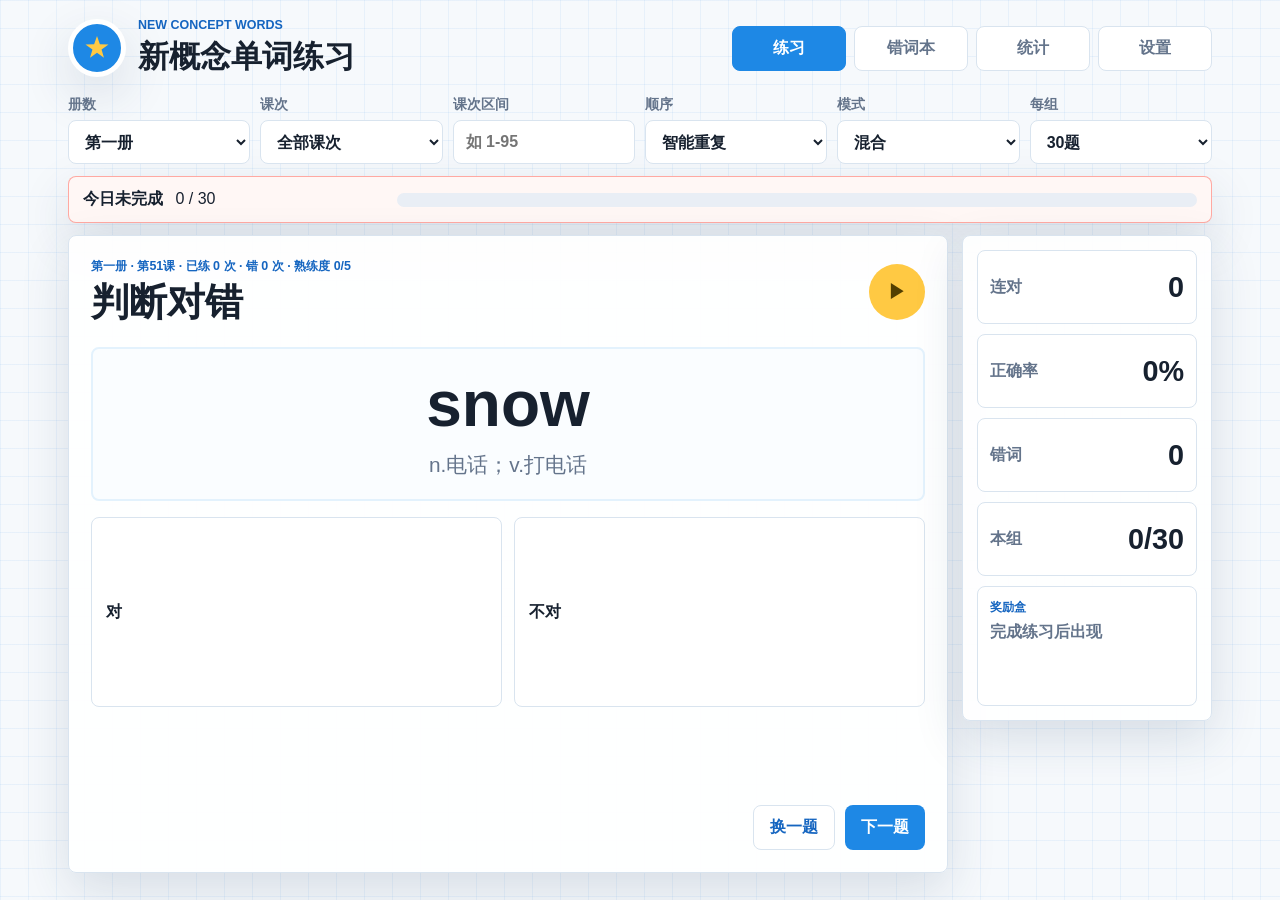
==== index.html @ ea8fe178 "Add files via upload publish word practice app" ====
<!doctype html>
<html lang="zh-CN">
  <head>
    <meta charset="utf-8">
    <meta name="viewport" content="width=device-width, initial-scale=1, viewport-fit=cover">
    <meta name="theme-color" content="#1e88e5">
    <title>新概念单词练习</title>
    <link rel="manifest" href="manifest.json">
    <link rel="stylesheet" href="styles.css">
  </head>
  <body>
    <div class="app-shell">
      <header class="topbar">
        <div class="brand">
          <div class="brand-mark" aria-hidden="true">
            <span></span>
          </div>
          <div>
            <p class="eyebrow">New Concept Words</p>
            <h1>新概念单词练习</h1>
          </div>
        </div>
        <nav class="tabs" aria-label="主导航">
          <button class="tab active" data-view="practice">练习</button>
          <button class="tab" data-view="wrong">错词本</button>
          <button class="tab" data-view="stats">统计</button>
          <button class="tab" data-view="settings">设置</button>
        </nav>
      </header>

      <main>
        <section class="view active" id="practiceView">
          <div class="toolbar">
            <label>
              <span>册数</span>
              <select id="bookSelect"></select>
            </label>
            <label>
              <span>课次</span>
              <select id="lessonSelect"></select>
            </label>
            <label>
              <span>课次区间</span>
              <input id="lessonRangeInput" type="text" inputmode="numeric" placeholder="如 1-95">
            </label>
            <label>
              <span>顺序</span>
              <select id="orderSelect">
                <option value="smart">智能重复</option>
                <option value="random">乱序</option>
                <option value="sequential">顺序</option>
              </select>
            </label>
            <label>
              <span>模式</span>
              <select id="modeSelect">
                <option value="mixed">混合</option>
                <option value="enToCn">英文选中文</option>
                <option value="cnToEn">中文选英文</option>
                <option value="spell">单词填空</option>
                <option value="initials">首字母填空</option>
                <option value="listen">听音选义</option>
                <option value="judge">判断对错</option>
              </select>
            </label>
            <label>
              <span>每组</span>
              <select id="groupSizeSelect">
                <option value="10">10题</option>
                <option value="20">20题</option>
                <option value="30">30题</option>
                <option value="50">50题</option>
                <option value="100">100题</option>
              </select>
            </label>
          </div>

          <div class="daily-strip" id="dailyStrip">
            <div>
              <strong id="dailyTitle">今日进度</strong>
              <span id="dailyText">0 / 30</span>
            </div>
            <div class="meter" aria-hidden="true">
              <i id="dailyBar"></i>
            </div>
          </div>

          <div class="practice-grid">
            <section class="question-panel">
              <div class="question-head">
                <div>
                  <p class="eyebrow" id="questionMeta">准备开始</p>
                  <h2 id="questionTitle">选择范围后开始练习</h2>
                </div>
                <button class="icon-button" id="speakButton" title="朗读单词" aria-label="朗读单词">▶</button>
              </div>

              <div class="prompt-box" id="promptBox"></div>
              <div class="answer-area" id="answerArea"></div>
              <div class="feedback" id="feedback" aria-live="polite"></div>

              <div class="actions">
                <button class="secondary" id="skipButton">换一题</button>
                <button class="primary" id="nextButton">开始</button>
              </div>
            </section>

            <aside class="side-panel">
              <div class="stat-tile">
                <span>连对</span>
                <strong id="streakCount">0</strong>
              </div>
              <div class="stat-tile">
                <span>正确率</span>
                <strong id="accuracyNow">0%</strong>
              </div>
              <div class="stat-tile">
                <span>错词</span>
                <strong id="wrongCount">0</strong>
              </div>
              <div class="stat-tile">
                <span>本组</span>
                <strong id="groupCount">0/30</strong>
              </div>
              <div class="reward-box">
                <p class="eyebrow">奖励盒</p>
                <div id="rewardBox">完成练习后出现</div>
              </div>
            </aside>
          </div>
        </section>

        <section class="view" id="wrongView">
          <div class="section-head">
            <div>
              <p class="eyebrow">Review</p>
              <h2>错词本</h2>
            </div>
            <button class="primary" id="practiceWrongButton">练错词</button>
          </div>
          <div class="word-list" id="wrongList"></div>
        </section>

        <section class="view" id="statsView">
          <div class="section-head">
            <div>
              <p class="eyebrow">Progress</p>
              <h2>学习统计</h2>
            </div>
          </div>
          <div class="stats-grid" id="statsGrid"></div>
          <div class="book-progress" id="bookProgress"></div>
        </section>

        <section class="view" id="settingsView">
          <div class="section-head">
            <div>
              <p class="eyebrow">Settings</p>
              <h2>练习设置</h2>
            </div>
          </div>
          <div class="settings-grid">
            <label class="setting-line">
              <span>每日至少刷题</span>
              <input id="dailyGoalInput" type="number" min="5" max="300" step="5">
            </label>
            <label class="setting-line">
              <span>答题后自动朗读</span>
              <input id="autoSpeakInput" type="checkbox">
            </label>
            <label class="setting-line">
              <span>只显示第一册</span>
              <input id="bookOneOnlyInput" type="checkbox">
            </label>
          </div>
          <div class="data-actions">
            <button class="secondary" id="exportButton">导出记录</button>
            <label class="import-button">
              导入记录
              <input id="importInput" type="file" accept="application/json">
            </label>
            <button class="danger" id="resetButton">清空记录</button>
          </div>
        </section>
      </main>
    </div>

    <script src="data/vocabulary.js"></script>
    <script src="app.js"></script>
  </body>
</html>
---- styles.css ----
:root {
  color-scheme: light;
  --blue-700: #1565c0;
  --blue-600: #1e88e5;
  --blue-100: #e3f2fd;
  --ink: #17212f;
  --muted: #64748b;
  --line: #d9e4ef;
  --paper: #ffffff;
  --soft: #f6f9fc;
  --yellow: #ffc943;
  --coral: #ff6b5f;
  --green: #2fbf71;
  --shadow: 0 18px 50px rgba(31, 60, 92, 0.14);
}

* {
  box-sizing: border-box;
}

html,
body {
  min-height: 100%;
}

body {
  margin: 0;
  background:
    linear-gradient(90deg, rgba(30, 136, 229, 0.07) 1px, transparent 1px),
    linear-gradient(180deg, rgba(30, 136, 229, 0.07) 1px, transparent 1px),
    var(--soft);
  background-size: 28px 28px;
  color: var(--ink);
  font-family: "Microsoft YaHei", "PingFang SC", "Segoe UI", Arial, sans-serif;
}

button,
select,
input {
  font: inherit;
}

button,
select,
input[type="number"],
input[type="text"] {
  min-height: 44px;
}

button {
  border: 0;
  cursor: pointer;
  touch-action: manipulation;
}

.app-shell {
  width: min(1180px, 100%);
  min-height: 100vh;
  margin: 0 auto;
  padding: 18px;
}

.topbar {
  display: flex;
  align-items: center;
  justify-content: space-between;
  gap: 18px;
  margin-bottom: 18px;
}

.brand {
  display: flex;
  align-items: center;
  gap: 12px;
  min-width: 260px;
}

.brand-mark {
  display: grid;
  place-items: center;
  width: 58px;
  height: 58px;
  border-radius: 50%;
  background: var(--blue-600);
  border: 5px solid var(--paper);
  box-shadow: var(--shadow);
}

.brand-mark span {
  width: 24px;
  height: 24px;
  background: var(--yellow);
  clip-path: polygon(50% 0, 62% 34%, 98% 35%, 69% 56%, 79% 91%, 50% 70%, 21% 91%, 31% 56%, 2% 35%, 38% 34%);
}

.eyebrow {
  margin: 0 0 4px;
  color: var(--blue-700);
  font-size: 0.78rem;
  font-weight: 800;
  letter-spacing: 0;
  text-transform: uppercase;
}

h1,
h2,
h3,
p {
  margin-top: 0;
}

h1 {
  margin-bottom: 0;
  font-size: clamp(1.45rem, 2.4vw, 2.2rem);
}

h2 {
  margin-bottom: 0;
  font-size: clamp(1.45rem, 3vw, 2.4rem);
  line-height: 1.2;
}

.tabs {
  display: grid;
  grid-template-columns: repeat(4, minmax(78px, 1fr));
  gap: 8px;
  width: min(480px, 100%);
}

.tab,
.secondary,
.primary,
.danger,
.import-button {
  border-radius: 8px;
  padding: 11px 16px;
  font-weight: 800;
}

.tab {
  background: var(--paper);
  color: var(--muted);
  border: 1px solid var(--line);
}

.tab.active {
  background: var(--blue-600);
  color: white;
  border-color: var(--blue-600);
}

.view {
  display: none;
}

.view.active {
  display: block;
}

.toolbar {
  display: grid;
  grid-template-columns: repeat(auto-fit, minmax(145px, 1fr));
  gap: 10px;
  margin-bottom: 12px;
}

label {
  color: var(--muted);
  font-weight: 800;
}

label span {
  display: block;
  margin-bottom: 6px;
  font-size: 0.85rem;
}

select,
input[type="number"],
input[type="text"] {
  width: 100%;
  border: 1px solid var(--line);
  border-radius: 8px;
  background: var(--paper);
  color: var(--ink);
  padding: 0 12px;
  outline: none;
}

select:focus,
input:focus {
  border-color: var(--blue-600);
  box-shadow: 0 0 0 3px rgba(30, 136, 229, 0.18);
}

.daily-strip,
.question-panel,
.side-panel,
.section-head,
.settings-grid,
.data-actions {
  border: 1px solid var(--line);
  border-radius: 8px;
  background: rgba(255, 255, 255, 0.94);
  box-shadow: var(--shadow);
}

.daily-strip {
  display: grid;
  grid-template-columns: minmax(180px, 300px) 1fr;
  gap: 14px;
  align-items: center;
  padding: 12px 14px;
  margin-bottom: 12px;
}

.daily-strip strong {
  margin-right: 8px;
}

.daily-strip.unfinished {
  border-color: rgba(255, 107, 95, 0.55);
  background: #fff7f5;
}

.meter {
  height: 14px;
  overflow: hidden;
  border-radius: 999px;
  background: #e9eef5;
}

.meter i {
  display: block;
  width: 0%;
  height: 100%;
  border-radius: inherit;
  background: linear-gradient(90deg, var(--blue-600), var(--green));
  transition: width 180ms ease;
}

.practice-grid {
  display: grid;
  grid-template-columns: minmax(0, 1fr) 250px;
  gap: 14px;
  align-items: start;
}

.question-panel {
  min-height: 520px;
  padding: 22px;
}

.question-head,
.section-head {
  display: flex;
  align-items: center;
  justify-content: space-between;
  gap: 14px;
}

.icon-button {
  display: grid;
  place-items: center;
  width: 56px;
  height: 56px;
  border-radius: 50%;
  background: var(--yellow);
  color: #533f00;
  font-size: 1.15rem;
  font-weight: 900;
}

.icon-button.speaking {
  background: var(--coral);
  color: white;
  box-shadow: 0 0 0 6px rgba(255, 107, 95, 0.18);
}

.audio-bars {
  display: inline-grid;
  grid-template-columns: repeat(3, 4px);
  gap: 4px;
  align-items: end;
  height: 24px;
}

.audio-bars i {
  display: block;
  width: 4px;
  height: 10px;
  border-radius: 999px;
  background: currentColor;
  animation: speakBars 650ms ease-in-out infinite;
}

.audio-bars i:nth-child(2) {
  animation-delay: 120ms;
}

.audio-bars i:nth-child(3) {
  animation-delay: 240ms;
}

@keyframes speakBars {
  0%,
  100% {
    height: 8px;
  }

  50% {
    height: 24px;
  }
}

.prompt-box {
  display: grid;
  place-items: center;
  min-height: 154px;
  margin: 22px 0 16px;
  padding: 20px;
  border: 2px solid var(--blue-100);
  border-radius: 8px;
  background: #fafdff;
  text-align: center;
}

.prompt-main {
  display: block;
  overflow-wrap: anywhere;
  font-size: clamp(2rem, 5vw, 4rem);
  font-weight: 900;
  line-height: 1.12;
}

.prompt-sub {
  display: block;
  margin-top: 10px;
  color: var(--muted);
  font-size: clamp(1rem, 2vw, 1.3rem);
  line-height: 1.35;
}

.answer-area {
  display: grid;
  gap: 10px;
  min-height: 190px;
}

.choice-grid {
  display: grid;
  grid-template-columns: repeat(2, minmax(0, 1fr));
  gap: 10px;
}

.choice {
  min-height: 74px;
  border: 1px solid var(--line);
  border-radius: 8px;
  background: var(--paper);
  color: var(--ink);
  padding: 12px 14px;
  text-align: left;
  font-weight: 850;
  line-height: 1.35;
  overflow-wrap: anywhere;
}

.choice:hover,
.choice:focus {
  border-color: var(--blue-600);
  box-shadow: 0 0 0 3px rgba(30, 136, 229, 0.14);
}

.choice.correct {
  border-color: var(--green);
  background: #edfff5;
}

.choice.wrong {
  border-color: var(--coral);
  background: #fff1ef;
}

.text-answer {
  display: grid;
  gap: 10px;
}

.text-answer input {
  width: 100%;
  min-height: 64px;
  border: 2px solid var(--line);
  border-radius: 8px;
  padding: 0 16px;
  font-size: clamp(1.1rem, 2.4vw, 1.6rem);
  font-weight: 850;
}

.judge-grid {
  display: grid;
  grid-template-columns: repeat(2, minmax(0, 1fr));
  gap: 12px;
}

.feedback {
  min-height: 74px;
  margin-top: 10px;
  padding: 12px 14px;
  border-radius: 8px;
  color: var(--muted);
  font-weight: 780;
  line-height: 1.45;
}

.feedback.good {
  background: #edfff5;
  color: #17653d;
}

.feedback.bad {
  background: #fff1ef;
  color: #9d2f27;
}

.actions {
  display: flex;
  justify-content: flex-end;
  gap: 10px;
  margin-top: 14px;
}

.primary {
  background: var(--blue-600);
  color: white;
}

.secondary,
.import-button {
  background: var(--paper);
  color: var(--blue-700);
  border: 1px solid var(--line);
}

.danger {
  background: #fff1ef;
  color: #a5342d;
  border: 1px solid rgba(255, 107, 95, 0.35);
}

.side-panel {
  display: grid;
  gap: 10px;
  padding: 14px;
}

.stat-tile,
.reward-box,
.word-row,
.progress-row,
.stat-card {
  border: 1px solid var(--line);
  border-radius: 8px;
  background: var(--paper);
}

.stat-tile {
  display: flex;
  align-items: center;
  justify-content: space-between;
  min-height: 74px;
  padding: 12px;
}

.stat-tile span {
  color: var(--muted);
  font-weight: 800;
}

.stat-tile strong {
  font-size: clamp(1.4rem, 2.6vw, 1.8rem);
}

.reward-box {
  min-height: 120px;
  padding: 12px;
}

#rewardBox {
  color: var(--muted);
  font-weight: 800;
  line-height: 1.45;
}

.reward-card {
  display: grid;
  grid-template-columns: 62px 1fr;
  gap: 12px;
  align-items: center;
}

.reward-art {
  position: relative;
  width: 62px;
  height: 62px;
  border-radius: 8px;
  background: var(--blue-100);
  overflow: hidden;
}

.reward-art::before,
.reward-art::after {
  content: "";
  position: absolute;
  inset: 0;
  margin: auto;
}

.reward-art.star::before {
  width: 42px;
  height: 42px;
  background: var(--yellow);
  clip-path: polygon(50% 0, 62% 34%, 98% 35%, 69% 56%, 79% 91%, 50% 70%, 21% 91%, 31% 56%, 2% 35%, 38% 34%);
}

.reward-art.goal {
  background: #e8fff2;
}

.reward-art.goal::before {
  width: 44px;
  height: 30px;
  border-radius: 7px;
  background: var(--green);
  box-shadow: inset 0 -8px 0 rgba(0, 0, 0, 0.12);
}

.reward-art.goal::after {
  width: 18px;
  height: 18px;
  border-radius: 50%;
  background: var(--yellow);
  transform: translateY(-2px);
}

.reward-art.group {
  background: #fff8df;
}

.reward-art.group::before {
  width: 46px;
  height: 46px;
  border-radius: 50%;
  background: conic-gradient(var(--blue-600) 0 75%, #d9e4ef 75% 100%);
}

.reward-art.group::after {
  width: 24px;
  height: 24px;
  border-radius: 50%;
  background: var(--paper);
}

.reward-text strong {
  display: block;
  color: var(--ink);
  margin-bottom: 4px;
}

.section-head {
  padding: 18px;
  margin-bottom: 14px;
}

.word-list {
  display: grid;
  gap: 10px;
}

.word-row {
  display: grid;
  grid-template-columns: minmax(140px, 1.2fr) minmax(160px, 1.8fr) minmax(120px, 0.8fr);
  gap: 12px;
  align-items: center;
  padding: 14px;
}

.word-row strong {
  font-size: 1.15rem;
}

.word-row small,
.empty-state {
  color: var(--muted);
  font-weight: 750;
}

.pill {
  display: inline-block;
  width: fit-content;
  border-radius: 999px;
  background: var(--blue-100);
  color: var(--blue-700);
  padding: 4px 9px;
  font-size: 0.82rem;
  font-weight: 900;
}

.stats-grid {
  display: grid;
  grid-template-columns: repeat(4, minmax(130px, 1fr));
  gap: 10px;
  margin-bottom: 14px;
}

.stat-card {
  min-height: 110px;
  padding: 16px;
}

.stat-card span {
  display: block;
  color: var(--muted);
  font-weight: 800;
  margin-bottom: 8px;
}

.stat-card strong {
  font-size: clamp(1.8rem, 4vw, 2.6rem);
}

.book-progress {
  display: grid;
  gap: 10px;
}

.progress-row {
  padding: 14px;
}

.progress-row header {
  display: flex;
  justify-content: space-between;
  gap: 12px;
  margin-bottom: 10px;
  font-weight: 850;
}

.settings-grid {
  display: grid;
  gap: 14px;
  padding: 18px;
}

.setting-line {
  display: grid;
  grid-template-columns: minmax(160px, 1fr) minmax(96px, 180px);
  gap: 16px;
  align-items: center;
}

.setting-line span {
  margin: 0;
  color: var(--ink);
  font-size: 1rem;
}

input[type="checkbox"] {
  width: 28px;
  height: 28px;
  justify-self: end;
  accent-color: var(--blue-600);
}

.data-actions {
  display: flex;
  flex-wrap: wrap;
  gap: 10px;
  padding: 18px;
  margin-top: 14px;
}

.import-button {
  display: inline-grid;
  place-items: center;
  position: relative;
  overflow: hidden;
}

.import-button input {
  position: absolute;
  inset: 0;
  opacity: 0;
  cursor: pointer;
}

@media (max-width: 900px) {
  .topbar {
    align-items: stretch;
    flex-direction: column;
  }

  .tabs {
    width: 100%;
  }

  .toolbar,
  .practice-grid,
  .daily-strip,
  .stats-grid {
    grid-template-columns: 1fr;
  }

  .side-panel {
    grid-template-columns: repeat(3, minmax(0, 1fr));
  }

  .reward-box {
    grid-column: 1 / -1;
  }
}

@media (max-width: 620px) {
  .app-shell {
    padding: 12px;
  }

  .tabs,
  .choice-grid,
  .judge-grid,
  .side-panel,
  .word-row,
  .setting-line {
    grid-template-columns: 1fr;
  }

  .question-panel {
    min-height: auto;
    padding: 16px;
  }

  .question-head {
    align-items: flex-start;
  }

  .actions {
    flex-direction: column-reverse;
  }

  .actions button,
  .data-actions button,
  .import-button {
    width: 100%;
  }
}
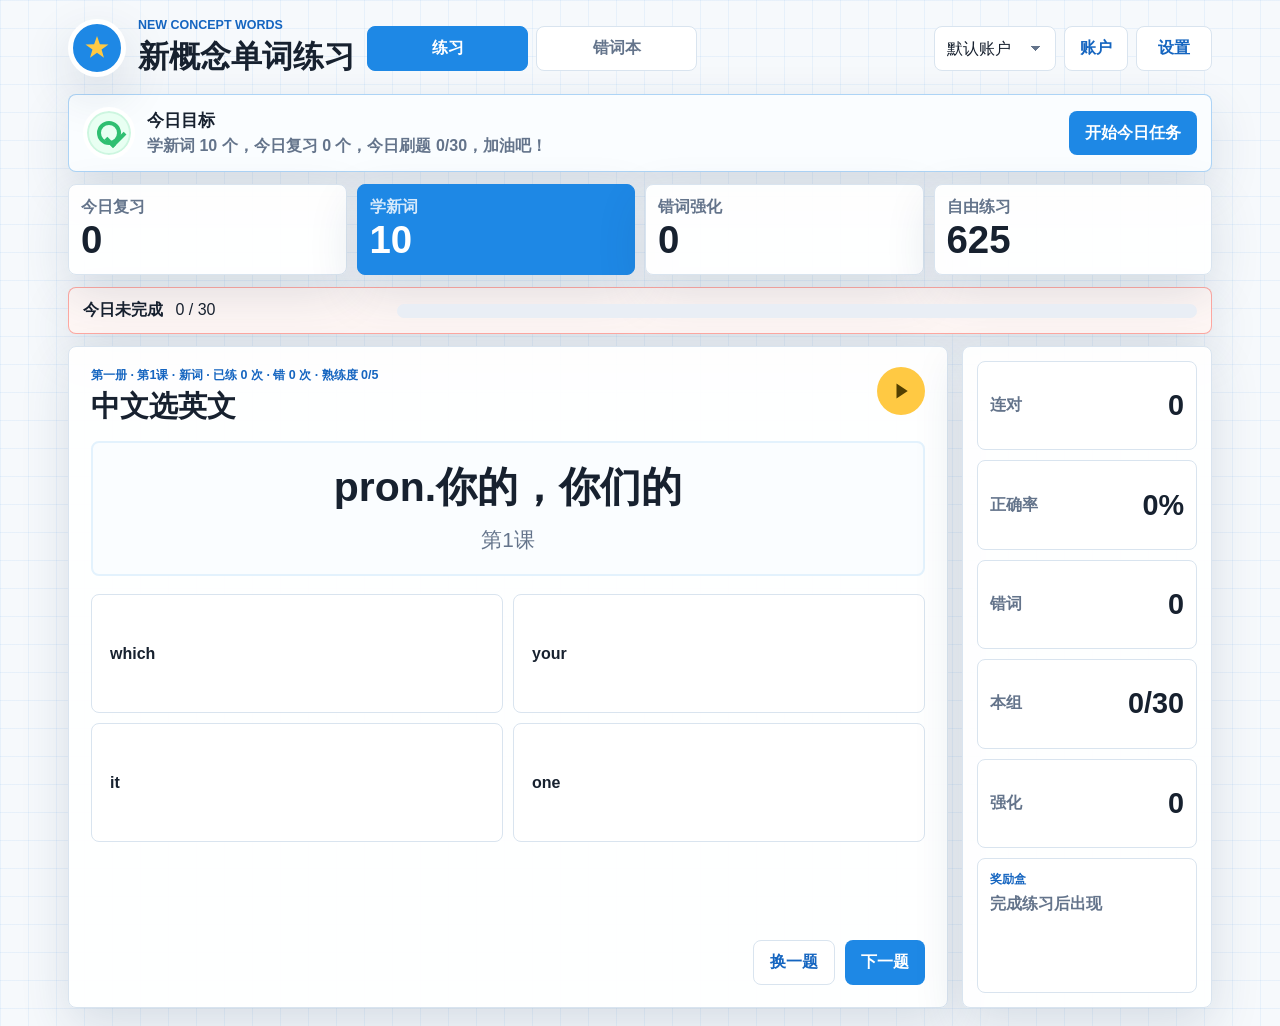
==== commit 54a983b4: "Add files via upload Update theme UI" ====
--- a/index.html
+++ b/index.html
@@ -7,6 +7,7 @@
     <title>新概念单词练习</title>
     <link rel="manifest" href="manifest.json">
     <link rel="stylesheet" href="styles.css">
+    <link rel="stylesheet" href="theme-skins.css">
   </head>
   <body>
     <div class="app-shell">
@@ -23,9 +24,15 @@
         <nav class="tabs" aria-label="主导航">
           <button class="tab active" data-view="practice">练习</button>
           <button class="tab" data-view="wrong">错词本</button>
-          <button class="tab" data-view="stats">统计</button>
-          <button class="tab" data-view="settings">设置</button>
         </nav>
+        <div class="top-spacer" aria-hidden="true"></div>
+        <div class="top-actions">
+          <div class="profile-switcher">
+            <select id="profileSelect" aria-label="选择账户"></select>
+            <button class="secondary" id="manageProfilesButton">账户</button>
+          </div>
+          <button class="secondary settings-shortcut" id="settingsShortcut">设置</button>
+        </div>
       </header>
 
       <main>
@@ -54,12 +61,16 @@
             <label>
               <span>模式</span>
               <select id="modeSelect">
-                <option value="mixed">混合</option>
+                <option value="adaptive">智能分层</option>
+                <option value="mixed">随机混合</option>
                 <option value="enToCn">英文选中文</option>
                 <option value="cnToEn">中文选英文</option>
                 <option value="spell">单词填空</option>
                 <option value="initials">首字母填空</option>
+                <option value="sentence">例句填空</option>
                 <option value="listen">听音选义</option>
+                <option value="dictation">听音拼写</option>
+                <option value="speak">跟读练习</option>
                 <option value="judge">判断对错</option>
               </select>
             </label>
@@ -75,6 +86,37 @@
             </label>
           </div>
 
+          <div class="child-coach" id="childCoach">
+            <div class="coach-badge" aria-hidden="true"></div>
+            <div>
+              <strong id="childCoachTitle">今日任务</strong>
+              <span id="childCoachText">先完成一小组，稳稳把单词记住。</span>
+            </div>
+            <div class="coach-actions">
+              <button class="primary" id="startDailyButton">开始今日任务</button>
+              <button class="secondary" id="extendTodayButton" hidden>加练 10 题</button>
+            </div>
+          </div>
+
+          <div class="mission-panel" aria-label="今日任务">
+            <button class="mission-card active" data-study-mode="due">
+              <span>今日复习</span>
+              <strong id="dueTaskCount">0</strong>
+            </button>
+            <button class="mission-card" data-study-mode="new">
+              <span>学新词</span>
+              <strong id="newTaskCount">0</strong>
+            </button>
+            <button class="mission-card" data-study-mode="weak">
+              <span>错词强化</span>
+              <strong id="weakTaskCount">0</strong>
+            </button>
+            <button class="mission-card" data-study-mode="free">
+              <span>自由练习</span>
+              <strong id="freeTaskCount">0</strong>
+            </button>
+          </div>
+
           <div class="daily-strip" id="dailyStrip">
             <div>
               <strong id="dailyTitle">今日进度</strong>
@@ -122,6 +164,10 @@
                 <span>本组</span>
                 <strong id="groupCount">0/30</strong>
               </div>
+              <div class="stat-tile">
+                <span>强化</span>
+                <strong id="reinforceCount">0</strong>
+              </div>
               <div class="reward-box">
                 <p class="eyebrow">奖励盒</p>
                 <div id="rewardBox">完成练习后出现</div>
@@ -149,28 +195,66 @@
             </div>
           </div>
           <div class="stats-grid" id="statsGrid"></div>
+          <div class="parent-dashboard">
+            <section class="parent-panel">
+              <div class="panel-head">
+                <h3>今日建议</h3>
+              </div>
+              <div id="parentAdvice"></div>
+            </section>
+            <section class="parent-panel">
+              <div class="panel-head">
+                <h3>近 7 天</h3>
+              </div>
+              <div class="weekly-chart" id="weeklyChart"></div>
+            </section>
+            <section class="parent-panel">
+              <div class="panel-head">
+                <h3>薄弱课次</h3>
+              </div>
+              <div id="weakLessonList"></div>
+            </section>
+            <section class="parent-panel">
+              <div class="panel-head">
+                <h3>薄弱单词</h3>
+              </div>
+              <div id="weakWordList"></div>
+            </section>
+          </div>
           <div class="book-progress" id="bookProgress"></div>
         </section>
 
         <section class="view" id="settingsView">
-          <div class="section-head">
+          <div class="section-head settings-head">
             <div>
               <p class="eyebrow">Settings</p>
               <h2>练习设置</h2>
             </div>
+            <button class="secondary" id="parentStatsButton">家长统计</button>
           </div>
           <div class="settings-grid">
+            <div class="setting-line setting-mode-line">
+              <span>界面模式</span>
+              <div class="mode-switcher setting-mode-switcher" aria-label="界面模式">
+                <button class="mode-button active" data-interface-mode="child">孩子</button>
+                <button class="mode-button" data-interface-mode="parent">家长</button>
+              </div>
+            </div>
+            <label class="setting-line theme-setting-line">
+              <span>界面风格</span>
+              <select data-theme-select aria-label="切换界面风格"></select>
+            </label>
             <label class="setting-line">
               <span>每日至少刷题</span>
               <input id="dailyGoalInput" type="number" min="5" max="300" step="5">
             </label>
             <label class="setting-line">
+              <span>每日新词数量</span>
+              <input id="dailyNewInput" type="number" min="0" max="100" step="5">
+            </label>
+            <label class="setting-line">
               <span>答题后自动朗读</span>
               <input id="autoSpeakInput" type="checkbox">
-            </label>
-            <label class="setting-line">
-              <span>只显示第一册</span>
-              <input id="bookOneOnlyInput" type="checkbox">
             </label>
           </div>
           <div class="data-actions">
@@ -179,12 +263,56 @@
               导入记录
               <input id="importInput" type="file" accept="application/json">
             </label>
-            <button class="danger" id="resetButton">清空记录</button>
+            <button class="danger" id="resetButton">清空今日记录</button>
+            <button class="danger" id="initializeButton">初始化当前账户</button>
           </div>
         </section>
       </main>
     </div>
 
+    <div class="modal-backdrop" id="groupSummaryModal" hidden>
+      <section class="modal-panel group-summary-panel" aria-label="本组总结">
+        <div class="group-summary-hero">
+          <div class="reward-art group" aria-hidden="true"></div>
+          <div>
+            <p class="eyebrow">Group Complete</p>
+            <h2 id="groupSummaryTitle">本组完成</h2>
+            <p id="groupSummaryAdvice">休息一下，再继续下一组。</p>
+          </div>
+        </div>
+        <div class="summary-metrics" id="groupSummaryStats"></div>
+        <div class="summary-words" id="groupSummaryWords"></div>
+        <div class="modal-actions">
+          <button class="secondary" id="closeGroupSummary">先看看</button>
+          <button class="primary" id="startNextGroupButton">开始下一组</button>
+        </div>
+      </section>
+    </div>
+
+    <div class="modal-backdrop" id="profileModal" hidden>
+      <section class="modal-panel" aria-label="账户管理">
+        <div class="section-head modal-head">
+          <div>
+            <p class="eyebrow">Profiles</p>
+            <h2>账户管理</h2>
+          </div>
+          <button class="secondary" id="closeProfileModal">关闭</button>
+        </div>
+        <div class="settings-grid">
+          <label class="setting-line">
+            <span>新建账户</span>
+            <input id="newProfileNameInput" type="text" placeholder="例如 夏天">
+          </label>
+          <button class="primary" id="createProfileButton">新建并切换</button>
+          <label class="setting-line">
+            <span>重命名当前账户</span>
+            <input id="renameProfileInput" type="text">
+          </label>
+          <button class="secondary" id="renameProfileButton">保存名称</button>
+          <div class="profile-list" id="profileList"></div>
+        </div>
+      </section>
+    </div>
     <script src="data/vocabulary.js"></script>
     <script src="app.js"></script>
   </body>
--- a/styles.css
+++ b/styles.css
@@ -23,6 +23,10 @@
   min-height: 100%;
 }
 
+html {
+  -webkit-text-size-adjust: 100%;
+}
+
 body {
   margin: 0;
   background:
@@ -57,15 +61,15 @@
   width: min(1180px, 100%);
   min-height: 100vh;
   margin: 0 auto;
-  padding: 18px;
+  padding: clamp(10px, 2vw, 18px);
 }
 
 .topbar {
-  display: flex;
+  display: grid;
+  grid-template-columns: minmax(230px, auto) minmax(220px, 330px) minmax(20px, 1fr) minmax(270px, 380px);
   align-items: center;
-  justify-content: space-between;
-  gap: 18px;
-  margin-bottom: 18px;
+  gap: 12px;
+  margin-bottom: 16px;
 }
 
 .brand {
@@ -114,6 +118,12 @@
   font-size: clamp(1.45rem, 2.4vw, 2.2rem);
 }
 
+@media (min-width: 721px) {
+  .brand h1 {
+    white-space: nowrap;
+  }
+}
+
 h2 {
   margin-bottom: 0;
   font-size: clamp(1.45rem, 3vw, 2.4rem);
@@ -122,9 +132,40 @@
 
 .tabs {
   display: grid;
-  grid-template-columns: repeat(4, minmax(78px, 1fr));
+  grid-template-columns: repeat(2, minmax(78px, 1fr));
   gap: 8px;
-  width: min(480px, 100%);
+  width: min(330px, 100%);
+}
+
+.top-actions {
+  display: grid;
+  grid-template-columns: minmax(160px, 1fr) auto;
+  gap: 8px;
+  justify-content: end;
+  max-width: 380px;
+  justify-self: end;
+  width: 100%;
+}
+
+.top-spacer {
+  min-width: 0;
+}
+
+.settings-shortcut {
+  min-width: 76px;
+}
+
+.settings-shortcut.active {
+  background: var(--blue-600);
+  color: white;
+  border-color: var(--blue-600);
+}
+
+.profile-switcher {
+  display: grid;
+  grid-template-columns: minmax(120px, 1fr) auto;
+  gap: 8px;
+  width: 100%;
 }
 
 .tab,
@@ -149,6 +190,29 @@
   border-color: var(--blue-600);
 }
 
+.mode-switcher {
+  display: grid;
+  grid-template-columns: repeat(2, minmax(66px, 1fr));
+  gap: 6px;
+  padding: 4px;
+  border: 1px solid var(--line);
+  border-radius: 8px;
+  background: var(--paper);
+}
+
+.mode-button {
+  min-height: 36px;
+  border-radius: 6px;
+  background: transparent;
+  color: var(--muted);
+  font-weight: 900;
+}
+
+.mode-button.active {
+  background: var(--blue-600);
+  color: white;
+}
+
 .view {
   display: none;
 }
@@ -162,6 +226,85 @@
   grid-template-columns: repeat(auto-fit, minmax(145px, 1fr));
   gap: 10px;
   margin-bottom: 12px;
+}
+
+.child-coach {
+  display: grid;
+  grid-template-columns: 52px minmax(0, 1fr) auto;
+  gap: 12px;
+  align-items: center;
+  margin-bottom: 12px;
+  padding: 12px 14px;
+  border: 1px solid rgba(30, 136, 229, 0.35);
+  border-radius: 8px;
+  background: #fafdff;
+  box-shadow: var(--shadow);
+}
+
+.coach-badge {
+  position: relative;
+  width: 52px;
+  height: 52px;
+  border-radius: 50%;
+  background: #e8fff2;
+  border: 4px solid var(--paper);
+  box-shadow: inset 0 0 0 2px rgba(47, 191, 113, 0.14);
+}
+
+.coach-badge::before {
+  content: "";
+  position: absolute;
+  inset: 10px;
+  border: 4px solid var(--green);
+  border-radius: 50%;
+}
+
+.coach-badge::after {
+  content: "";
+  position: absolute;
+  left: 19px;
+  top: 20px;
+  width: 15px;
+  height: 8px;
+  border-left: 4px solid var(--green);
+  border-bottom: 4px solid var(--green);
+  transform: rotate(-45deg);
+}
+
+.child-coach strong,
+.child-coach span {
+  display: block;
+}
+
+.child-coach strong {
+  margin-bottom: 3px;
+  font-size: 1.05rem;
+}
+
+.child-coach span {
+  color: var(--muted);
+  font-weight: 780;
+  line-height: 1.35;
+}
+
+.coach-actions {
+  display: flex;
+  flex-wrap: wrap;
+  justify-content: flex-end;
+  gap: 8px;
+}
+
+.coach-actions button {
+  white-space: nowrap;
+}
+
+body[data-interface-mode="child"] .tab[data-view="stats"],
+body[data-interface-mode="child"] .toolbar {
+  display: none;
+}
+
+body[data-interface-mode="parent"] .child-coach {
+  display: none;
 }
 
 label {
@@ -181,10 +324,28 @@
   width: 100%;
   border: 1px solid var(--line);
   border-radius: 8px;
-  background: var(--paper);
   color: var(--ink);
   padding: 0 12px;
   outline: none;
+}
+
+select {
+  appearance: none;
+  padding-right: 40px;
+  background-color: var(--paper);
+  background-image:
+    linear-gradient(45deg, transparent 50%, var(--muted) 50%),
+    linear-gradient(135deg, var(--muted) 50%, transparent 50%);
+  background-position:
+    calc(100% - 19px) 50%,
+    calc(100% - 14px) 50%;
+  background-repeat: no-repeat;
+  background-size: 5px 5px, 5px 5px;
+}
+
+input[type="number"],
+input[type="text"] {
+  background: var(--paper);
 }
 
 select:focus,
@@ -198,11 +359,47 @@
 .side-panel,
 .section-head,
 .settings-grid,
-.data-actions {
+.data-actions,
+.mission-card {
   border: 1px solid var(--line);
   border-radius: 8px;
   background: rgba(255, 255, 255, 0.94);
   box-shadow: var(--shadow);
+}
+
+.mission-panel {
+  display: grid;
+  grid-template-columns: repeat(4, minmax(120px, 1fr));
+  gap: 10px;
+  margin-bottom: 12px;
+}
+
+.mission-card {
+  display: grid;
+  min-height: 86px;
+  padding: 12px;
+  color: var(--ink);
+  text-align: left;
+}
+
+.mission-card span {
+  color: var(--muted);
+  font-weight: 850;
+}
+
+.mission-card strong {
+  align-self: end;
+  font-size: clamp(1.7rem, 4vw, 2.4rem);
+}
+
+.mission-card.active {
+  border-color: var(--blue-600);
+  background: var(--blue-600);
+  color: white;
+}
+
+.mission-card.active span {
+  color: rgba(255, 255, 255, 0.82);
 }
 
 .daily-strip {
@@ -243,12 +440,12 @@
   display: grid;
   grid-template-columns: minmax(0, 1fr) 250px;
   gap: 14px;
-  align-items: start;
+  align-items: stretch;
 }
 
 .question-panel {
-  min-height: 520px;
-  padding: 22px;
+  min-height: clamp(500px, 64vh, 620px);
+  padding: 20px 22px 22px;
 }
 
 .question-head,
@@ -259,16 +456,50 @@
   gap: 14px;
 }
 
+.question-head {
+  align-items: flex-start;
+}
+
+.question-head h2 {
+  font-size: clamp(1.35rem, 2.3vw, 2rem);
+}
+
 .icon-button {
   display: grid;
   place-items: center;
-  width: 56px;
-  height: 56px;
+  flex: 0 0 48px;
+  width: 48px;
+  height: 48px;
+  min-width: 48px;
+  min-height: 48px;
+  padding: 0;
   border-radius: 50%;
   background: var(--yellow);
   color: #533f00;
-  font-size: 1.15rem;
+  font-size: 0;
   font-weight: 900;
+  line-height: 1;
+  overflow: hidden;
+  position: relative;
+  z-index: 2;
+}
+
+.icon-button::before {
+  content: "";
+  position: absolute;
+  left: 50%;
+  top: 50%;
+  width: 16px;
+  height: 18px;
+  margin: 0;
+  border: 0;
+  background: currentColor;
+  clip-path: polygon(18% 8%, 18% 92%, 88% 50%);
+  transform: translate(-46%, -50%);
+}
+
+.icon-button.speaking::before {
+  display: none;
 }
 
 .icon-button.speaking {
@@ -278,10 +509,10 @@
 }
 
 .audio-bars {
-  display: inline-grid;
-  grid-template-columns: repeat(3, 4px);
+  display: flex;
   gap: 4px;
-  align-items: end;
+  align-items: center;
+  justify-content: center;
   height: 24px;
 }
 
@@ -316,9 +547,9 @@
 .prompt-box {
   display: grid;
   place-items: center;
-  min-height: 154px;
-  margin: 22px 0 16px;
-  padding: 20px;
+  min-height: clamp(108px, 15vh, 142px);
+  margin: 18px 0 18px;
+  padding: 18px 20px;
   border: 2px solid var(--blue-100);
   border-radius: 8px;
   background: #fafdff;
@@ -328,9 +559,14 @@
 .prompt-main {
   display: block;
   overflow-wrap: anywhere;
-  font-size: clamp(2rem, 5vw, 4rem);
-  font-weight: 900;
-  line-height: 1.12;
+  font-size: clamp(1.45rem, 3.2vw, 2.75rem);
+  font-weight: 850;
+  line-height: 1.16;
+}
+
+.prompt-box.sentence-prompt .prompt-main {
+  font-size: clamp(1.1rem, 2.1vw, 1.7rem);
+  line-height: 1.35;
 }
 
 .prompt-sub {
@@ -344,7 +580,7 @@
 .answer-area {
   display: grid;
   gap: 10px;
-  min-height: 190px;
+  min-height: 248px;
 }
 
 .choice-grid {
@@ -354,14 +590,14 @@
 }
 
 .choice {
-  min-height: 74px;
+  min-height: 88px;
   border: 1px solid var(--line);
   border-radius: 8px;
   background: var(--paper);
   color: var(--ink);
-  padding: 12px 14px;
+  padding: 16px 18px;
   text-align: left;
-  font-weight: 850;
+  font-weight: 820;
   line-height: 1.35;
   overflow-wrap: anywhere;
 }
@@ -450,6 +686,8 @@
 
 .side-panel {
   display: grid;
+  align-self: stretch;
+  grid-auto-rows: minmax(74px, auto);
   gap: 10px;
   padding: 14px;
 }
@@ -570,6 +808,10 @@
 .section-head {
   padding: 18px;
   margin-bottom: 14px;
+}
+
+.settings-head {
+  flex-wrap: wrap;
 }
 
 .word-list {
@@ -634,6 +876,104 @@
   gap: 10px;
 }
 
+.parent-dashboard {
+  display: grid;
+  grid-template-columns: repeat(2, minmax(0, 1fr));
+  gap: 10px;
+  margin-bottom: 14px;
+}
+
+.parent-panel {
+  border: 1px solid var(--line);
+  border-radius: 8px;
+  background: var(--paper);
+  box-shadow: var(--shadow);
+  padding: 14px;
+}
+
+.panel-head {
+  display: flex;
+  align-items: center;
+  justify-content: space-between;
+  gap: 10px;
+  margin-bottom: 10px;
+}
+
+.panel-head h3 {
+  margin: 0;
+  font-size: 1.05rem;
+}
+
+.advice-list,
+.weak-list {
+  display: grid;
+  gap: 8px;
+}
+
+.advice-item,
+.weak-item {
+  border: 1px solid var(--line);
+  border-radius: 8px;
+  background: #fafdff;
+  padding: 10px;
+  line-height: 1.45;
+}
+
+.advice-item strong,
+.weak-item strong {
+  display: block;
+  margin-bottom: 3px;
+}
+
+.weak-item small {
+  color: var(--muted);
+  font-weight: 760;
+}
+
+.weekly-chart {
+  display: grid;
+  grid-template-columns: repeat(7, minmax(0, 1fr));
+  gap: 8px;
+  align-items: end;
+  min-height: 180px;
+}
+
+.day-bar {
+  display: grid;
+  grid-template-rows: 1fr auto auto;
+  gap: 6px;
+  min-width: 0;
+  height: 180px;
+  text-align: center;
+  color: var(--muted);
+  font-weight: 800;
+}
+
+.day-bar i {
+  align-self: end;
+  display: block;
+  width: 100%;
+  min-height: 8px;
+  border-radius: 8px 8px 2px 2px;
+  background: var(--blue-600);
+}
+
+.day-bar.completed i {
+  background: var(--green);
+}
+
+.day-bar b {
+  color: var(--ink);
+  font-size: 0.95rem;
+}
+
+.day-bar span {
+  overflow: hidden;
+  text-overflow: ellipsis;
+  white-space: nowrap;
+  font-size: 0.78rem;
+}
+
 .progress-row {
   padding: 14px;
 }
@@ -665,6 +1005,11 @@
   font-size: 1rem;
 }
 
+.setting-mode-switcher {
+  width: min(260px, 100%);
+  justify-self: end;
+}
+
 input[type="checkbox"] {
   width: 28px;
   height: 28px;
@@ -680,6 +1025,158 @@
   margin-top: 14px;
 }
 
+.modal-backdrop {
+  position: fixed;
+  inset: 0;
+  z-index: 20;
+  display: grid;
+  place-items: center;
+  padding: 18px;
+  background: rgba(23, 33, 47, 0.42);
+}
+
+.modal-backdrop[hidden] {
+  display: none;
+}
+
+.modal-panel {
+  width: min(620px, 100%);
+  max-height: min(760px, 92vh);
+  overflow: auto;
+  border-radius: 8px;
+  background: var(--soft);
+  box-shadow: 0 26px 80px rgba(23, 33, 47, 0.3);
+}
+
+.group-summary-panel {
+  display: grid;
+  gap: 14px;
+  padding: 18px;
+  background: var(--paper);
+}
+
+.group-summary-hero {
+  display: grid;
+  grid-template-columns: 72px minmax(0, 1fr);
+  gap: 14px;
+  align-items: center;
+}
+
+.group-summary-hero .reward-art {
+  width: 72px;
+  height: 72px;
+}
+
+.group-summary-hero h2 {
+  font-size: clamp(1.5rem, 3vw, 2rem);
+}
+
+#groupSummaryAdvice {
+  margin: 8px 0 0;
+  color: var(--muted);
+  font-weight: 800;
+  line-height: 1.45;
+}
+
+.summary-metrics {
+  display: grid;
+  grid-template-columns: repeat(5, minmax(0, 1fr));
+  gap: 8px;
+}
+
+.summary-metric,
+.summary-word {
+  border: 1px solid var(--line);
+  border-radius: 8px;
+  background: #fafdff;
+}
+
+.summary-metric {
+  min-height: 82px;
+  padding: 10px;
+}
+
+.summary-metric span {
+  display: block;
+  color: var(--muted);
+  font-weight: 800;
+  margin-bottom: 8px;
+}
+
+.summary-metric strong {
+  font-size: 1.55rem;
+}
+
+.summary-words h3 {
+  margin: 0 0 8px;
+  font-size: 1.05rem;
+}
+
+.summary-word-list {
+  display: grid;
+  gap: 8px;
+}
+
+.summary-word {
+  display: grid;
+  grid-template-columns: minmax(90px, 0.8fr) minmax(140px, 1fr) auto;
+  gap: 10px;
+  align-items: center;
+  padding: 10px;
+}
+
+.summary-word span {
+  color: var(--muted);
+  font-weight: 760;
+}
+
+.summary-word em {
+  border-radius: 999px;
+  background: #fff1ef;
+  color: #a5342d;
+  padding: 4px 8px;
+  font-size: 0.82rem;
+  font-style: normal;
+  font-weight: 900;
+}
+
+.modal-actions {
+  display: flex;
+  justify-content: flex-end;
+  gap: 10px;
+}
+
+.modal-head {
+  margin: 0;
+  border-radius: 8px 8px 0 0;
+  box-shadow: none;
+}
+
+.profile-list {
+  display: grid;
+  gap: 8px;
+}
+
+.profile-row {
+  display: grid;
+  grid-template-columns: minmax(0, 1fr) auto;
+  gap: 10px;
+  align-items: center;
+  border: 1px solid var(--line);
+  border-radius: 8px;
+  background: var(--paper);
+  padding: 10px;
+}
+
+.profile-row strong {
+  overflow-wrap: anywhere;
+}
+
+.profile-row.active {
+  border-color: var(--blue-600);
+  background: var(--blue-100);
+}
+
 .import-button {
   display: inline-grid;
   place-items: center;
@@ -694,21 +1191,43 @@
   cursor: pointer;
 }
 
-@media (max-width: 900px) {
+@media (max-width: 980px) {
   .topbar {
+    grid-template-columns: minmax(0, 1fr) minmax(270px, 380px);
     align-items: stretch;
-    flex-direction: column;
+  }
+
+  .brand {
+    grid-column: 1 / -1;
+  }
+
+  .top-spacer {
+    display: none;
+  }
+
+  .top-actions {
+    max-width: none;
+    justify-self: stretch;
   }
 
   .tabs {
     width: 100%;
   }
 
-  .toolbar,
+  .profile-switcher {
+    width: 100%;
+  }
+
   .practice-grid,
   .daily-strip,
-  .stats-grid {
+  .parent-dashboard {
     grid-template-columns: 1fr;
+  }
+
+  .toolbar,
+  .stats-grid,
+  .summary-metrics {
+    grid-template-columns: repeat(2, minmax(0, 1fr));
   }
 
   .side-panel {
@@ -720,18 +1239,61 @@
   }
 }
 
-@media (max-width: 620px) {
+@media (max-width: 720px) {
+  .topbar {
+    grid-template-columns: 1fr;
+  }
+
+  .top-actions {
+    grid-template-columns: 1fr auto;
+  }
+
+  .mission-panel {
+    grid-template-columns: repeat(2, minmax(0, 1fr));
+  }
+
+  .child-coach {
+    grid-template-columns: 1fr;
+  }
+
+  .mode-switcher {
+    grid-template-columns: repeat(2, minmax(0, 1fr));
+  }
+
+  .coach-actions,
+  .coach-actions button {
+    width: 100%;
+  }
+
+  .side-panel {
+    grid-template-columns: repeat(2, minmax(0, 1fr));
+  }
+
+  .weekly-chart {
+    gap: 5px;
+  }
+}
+
+@media (max-width: 560px) {
   .app-shell {
-    padding: 12px;
-  }
-
-  .tabs,
+    padding: 10px;
+  }
+
+  .toolbar,
+  .top-actions,
   .choice-grid,
   .judge-grid,
-  .side-panel,
   .word-row,
+  .summary-word,
+  .stats-grid,
+  .summary-metrics,
   .setting-line {
     grid-template-columns: 1fr;
+  }
+
+  .setting-mode-switcher {
+    justify-self: stretch;
+    width: 100%;
   }
 
   .question-panel {
@@ -743,13 +1305,46 @@
     align-items: flex-start;
   }
 
+  .prompt-box {
+    margin: 16px 0 12px;
+    padding: 14px;
+  }
+
+  .choice {
+    min-height: 62px;
+  }
+
   .actions {
     flex-direction: column-reverse;
   }
 
   .actions button,
+  .modal-actions button,
   .data-actions button,
   .import-button {
     width: 100%;
   }
-}
+
+  .modal-actions {
+    flex-direction: column-reverse;
+  }
+}
+
+@media (max-width: 420px) {
+  .side-panel,
+  .profile-switcher {
+    grid-template-columns: 1fr;
+  }
+
+  .mode-switcher {
+    grid-template-columns: 1fr;
+  }
+
+  .mission-card {
+    min-height: 76px;
+  }
+
+  .brand {
+    min-width: 0;
+  }
+}
--- a/theme-skins.css
+++ b/theme-skins.css
@@ -0,0 +1,1188 @@
+/* Theme skin layer. Loaded after styles.css. */
+
+.topbar {
+  grid-template-columns: minmax(230px, auto) minmax(220px, 330px) minmax(20px, 1fr) minmax(260px, 300px);
+}
+
+.top-actions {
+  grid-template-columns: auto minmax(76px, auto);
+  align-items: center;
+  max-width: 300px;
+}
+
+.profile-switcher {
+  grid-template-columns: 122px minmax(64px, auto);
+  justify-content: end;
+}
+
+#profileSelect {
+  width: 122px;
+  min-width: 0;
+  text-overflow: ellipsis;
+}
+
+.profile-switcher .secondary,
+.settings-shortcut,
+.theme-switcher select {
+  white-space: nowrap;
+}
+
+.profile-switcher .secondary {
+  min-width: 64px;
+  padding-inline: 12px;
+}
+
+.theme-switcher {
+  display: grid;
+  min-width: 0;
+  color: var(--muted);
+  font-weight: 800;
+}
+
+.theme-switcher span {
+  display: block;
+  margin-bottom: 6px;
+  font-size: 0.85rem;
+}
+
+.theme-switcher select {
+  width: 100%;
+}
+
+body[data-ui-theme] {
+  --theme-accent: var(--blue-600);
+  --theme-accent-strong: var(--blue-700);
+  --theme-accent-soft: var(--blue-100);
+  --theme-panel: rgba(255, 255, 255, 0.94);
+  --theme-panel-soft: rgba(250, 253, 255, 0.92);
+  --theme-input: rgba(255, 255, 255, 0.96);
+  --theme-line: var(--line);
+  --theme-ink: var(--ink);
+  --theme-muted: var(--muted);
+  --theme-gold: var(--yellow);
+  --theme-good: var(--green);
+  --theme-bad: var(--coral);
+  --theme-shadow: var(--shadow);
+  --theme-texture: linear-gradient(transparent, transparent);
+  color: var(--theme-ink);
+  background-attachment: fixed;
+  background-position: center top;
+  background-repeat: no-repeat;
+  background-size: cover;
+}
+
+body[data-ui-theme="wild-kingdom"] {
+  --blue-700: #176858;
+  --blue-600: #1f8f7a;
+  --blue-100: #dff4e5;
+  --ink: #213426;
+  --muted: #63715f;
+  --line: #c7d9ba;
+  --paper: #fff8df;
+  --soft: #eaf3d5;
+  --yellow: #f3bd4f;
+  --coral: #cc6248;
+  --green: #42a66b;
+  --theme-accent: #1f8f7a;
+  --theme-accent-strong: #176858;
+  --theme-accent-soft: #dff4e5;
+  --theme-panel: rgba(255, 248, 223, 0.94);
+  --theme-panel-soft: rgba(235, 246, 221, 0.92);
+  --theme-input: rgba(255, 251, 232, 0.98);
+  --theme-line: #b7caa4;
+  --theme-ink: #213426;
+  --theme-muted: #63715f;
+  --theme-gold: #f3bd4f;
+  --theme-good: #42a66b;
+  --theme-bad: #cc6248;
+  --theme-shadow: 0 18px 46px rgba(36, 74, 46, 0.18);
+  --theme-texture:
+    linear-gradient(135deg, rgba(31, 143, 122, 0.07) 25%, transparent 25% 50%, rgba(31, 143, 122, 0.07) 50% 75%, transparent 75%);
+  background-color: #eaf3d5;
+  background-image:
+    linear-gradient(180deg, rgba(255, 248, 223, 0.72), rgba(234, 243, 213, 0.96)),
+    url("ui-theme-prep/assets/wild-kingdom-bg.svg");
+}
+
+body[data-ui-theme="ember-fellowship"] {
+  --blue-700: #6c3722;
+  --blue-600: #8c4e2b;
+  --blue-100: #f2dec2;
+  --ink: #2d231b;
+  --muted: #76685a;
+  --line: #d0b893;
+  --paper: #fff2d3;
+  --soft: #ead9b8;
+  --yellow: #e8b75a;
+  --coral: #a84c3f;
+  --green: #4f7f5b;
+  --theme-accent: #8c4e2b;
+  --theme-accent-strong: #6c3722;
+  --theme-accent-soft: #f2dec2;
+  --theme-panel: rgba(255, 242, 211, 0.95);
+  --theme-panel-soft: rgba(255, 247, 229, 0.92);
+  --theme-input: rgba(255, 245, 220, 0.98);
+  --theme-line: #c8ad82;
+  --theme-ink: #2d231b;
+  --theme-muted: #76685a;
+  --theme-gold: #e8b75a;
+  --theme-good: #4f7f5b;
+  --theme-bad: #a84c3f;
+  --theme-shadow: 0 18px 48px rgba(70, 43, 27, 0.22);
+  --theme-texture:
+    linear-gradient(90deg, rgba(140, 78, 43, 0.08) 1px, transparent 1px),
+    linear-gradient(180deg, rgba(140, 78, 43, 0.06) 1px, transparent 1px);
+  background-color: #ead9b8;
+  background-image:
+    linear-gradient(180deg, rgba(255, 242, 211, 0.76), rgba(234, 217, 184, 0.94)),
+    url("ui-theme-prep/assets/ember-fellowship-bg.svg");
+}
+
+body[data-ui-theme="pocket-future"] {
+  --blue-700: #24579f;
+  --blue-600: #2f8de4;
+  --blue-100: #e7f5ff;
+  --ink: #18283c;
+  --muted: #607488;
+  --line: #bdd9ee;
+  --paper: #ffffff;
+  --soft: #f0f8ff;
+  --yellow: #f3cb71;
+  --coral: #d96f7c;
+  --green: #27b9a6;
+  --theme-accent: #2f8de4;
+  --theme-accent-strong: #24579f;
+  --theme-accent-soft: #e7f5ff;
+  --theme-panel: rgba(255, 255, 255, 0.95);
+  --theme-panel-soft: rgba(240, 248, 255, 0.96);
+  --theme-input: rgba(255, 255, 255, 0.98);
+  --theme-line: #bdd9ee;
+  --theme-ink: #18283c;
+  --theme-muted: #607488;
+  --theme-gold: #f3cb71;
+  --theme-good: #27b9a6;
+  --theme-bad: #d96f7c;
+  --theme-shadow: 0 16px 42px rgba(36, 87, 159, 0.14);
+  --theme-texture: linear-gradient(transparent, transparent);
+  background-color: #f0f8ff;
+  background-image:
+    linear-gradient(180deg, rgba(240, 248, 255, 0.68), rgba(255, 255, 255, 0.96)),
+    url("ui-theme-prep/assets/pocket-future-bg.svg");
+}
+
+body[data-ui-theme] .topbar,
+body[data-ui-theme] .child-coach,
+body[data-ui-theme] .daily-strip,
+body[data-ui-theme] .question-panel,
+body[data-ui-theme] .side-panel,
+body[data-ui-theme] .section-head,
+body[data-ui-theme] .settings-grid,
+body[data-ui-theme] .data-actions,
+body[data-ui-theme] .mission-card,
+body[data-ui-theme] .stat-tile,
+body[data-ui-theme] .reward-box,
+body[data-ui-theme] .word-row,
+body[data-ui-theme] .progress-row,
+body[data-ui-theme] .stat-card,
+body[data-ui-theme] .parent-panel,
+body[data-ui-theme] .advice-item,
+body[data-ui-theme] .weak-item,
+body[data-ui-theme] .summary-metric,
+body[data-ui-theme] .summary-word,
+body[data-ui-theme] .profile-row,
+body[data-ui-theme] .modal-panel {
+  border-color: var(--theme-line);
+  background: var(--theme-texture), var(--theme-panel);
+  background-size: 22px 22px, auto;
+  box-shadow: var(--theme-shadow);
+}
+
+body[data-ui-theme] .topbar {
+  position: relative;
+  padding: 14px 16px;
+  border: 1px solid var(--theme-line);
+  border-radius: 14px;
+  overflow: hidden;
+}
+
+body[data-ui-theme] .topbar::after {
+  content: "";
+  position: absolute;
+  inset: auto 16px 8px 16px;
+  height: 3px;
+  border-radius: 999px;
+  background: linear-gradient(90deg, transparent, var(--theme-accent), var(--theme-gold), transparent);
+  opacity: 0.68;
+  pointer-events: none;
+}
+
+body[data-ui-theme] .brand-mark,
+body[data-ui-theme] .coach-badge,
+body[data-ui-theme] .reward-art {
+  border-color: var(--theme-panel);
+  background: var(--theme-accent-soft);
+}
+
+body[data-ui-theme] .brand-mark {
+  position: relative;
+  overflow: hidden;
+  background: linear-gradient(145deg, var(--theme-accent), var(--theme-accent-strong));
+}
+
+body[data-ui-theme] .brand-mark span {
+  position: relative;
+  z-index: 1;
+  background: var(--theme-gold);
+}
+
+body[data-ui-theme] .eyebrow,
+body[data-ui-theme] label,
+body[data-ui-theme] .stat-tile span,
+body[data-ui-theme] .stat-card span,
+body[data-ui-theme] .summary-metric span,
+body[data-ui-theme] .summary-word span,
+body[data-ui-theme] .word-row small,
+body[data-ui-theme] .empty-state {
+  color: var(--theme-muted);
+}
+
+body[data-ui-theme] select,
+body[data-ui-theme] input[type="number"],
+body[data-ui-theme] input[type="text"] {
+  border-color: var(--theme-line);
+  color: var(--theme-ink);
+}
+
+body[data-ui-theme] select {
+  background-color: var(--theme-input);
+  background-image:
+    linear-gradient(45deg, transparent 50%, var(--theme-muted) 50%),
+    linear-gradient(135deg, var(--theme-muted) 50%, transparent 50%);
+  background-position:
+    calc(100% - 19px) 50%,
+    calc(100% - 14px) 50%;
+  background-repeat: no-repeat;
+  background-size: 5px 5px, 5px 5px;
+}
+
+body[data-ui-theme] input[type="number"],
+body[data-ui-theme] input[type="text"] {
+  background: var(--theme-input);
+}
+
+body[data-ui-theme] select:focus,
+body[data-ui-theme] input:focus {
+  border-color: var(--theme-accent);
+  box-shadow: 0 0 0 3px color-mix(in srgb, var(--theme-accent) 22%, transparent);
+}
+
+body[data-ui-theme] .tab,
+body[data-ui-theme] .secondary,
+body[data-ui-theme] .import-button,
+body[data-ui-theme] .mode-switcher,
+body[data-ui-theme] .choice {
+  border-color: var(--theme-line);
+  background: var(--theme-input);
+  color: var(--theme-accent-strong);
+}
+
+body[data-ui-theme] .tab.active,
+body[data-ui-theme] .primary,
+body[data-ui-theme] .mode-button.active,
+body[data-ui-theme] .mission-card.active {
+  background:
+    linear-gradient(180deg, color-mix(in srgb, var(--theme-accent) 18%, var(--theme-panel)), color-mix(in srgb, var(--theme-accent) 10%, var(--theme-panel))),
+    var(--theme-panel);
+  color: var(--theme-accent-strong);
+  border-color: var(--theme-accent);
+  box-shadow: inset 0 -4px 0 color-mix(in srgb, var(--theme-accent) 20%, transparent);
+}
+
+body[data-ui-theme] .tab.active,
+body[data-ui-theme] .primary,
+body[data-ui-theme] .mode-button.active {
+  background: linear-gradient(180deg, var(--theme-accent), var(--theme-accent-strong));
+  color: #fff;
+  box-shadow: inset 0 -4px 0 rgba(0, 0, 0, 0.14);
+}
+
+body[data-ui-theme] .mission-card {
+  min-height: 96px;
+  padding: 16px 18px;
+}
+
+body[data-ui-theme] .mission-card span {
+  line-height: 1.25;
+}
+
+body[data-ui-theme] .mission-card strong {
+  line-height: 1;
+}
+
+body[data-ui-theme] .mission-card.active span,
+body[data-ui-theme] .mission-card.active strong {
+  color: var(--theme-accent-strong);
+}
+
+body[data-ui-theme] .danger {
+  border-color: color-mix(in srgb, var(--theme-bad) 55%, var(--theme-line));
+  background: color-mix(in srgb, var(--theme-bad) 14%, var(--theme-panel));
+  color: color-mix(in srgb, var(--theme-bad) 78%, #241a1a);
+}
+
+body[data-ui-theme] .question-panel,
+body[data-ui-theme] .mission-card,
+body[data-ui-theme] .choice,
+body[data-ui-theme] .prompt-box,
+body[data-ui-theme] .reward-box,
+body[data-ui-theme] .stat-tile,
+body[data-ui-theme] .stat-card,
+body[data-ui-theme] .word-row,
+body[data-ui-theme] .parent-panel,
+body[data-ui-theme] .summary-metric,
+body[data-ui-theme] .summary-word {
+  position: relative;
+  overflow: hidden;
+}
+
+body[data-ui-theme] .question-panel::before,
+body[data-ui-theme] .question-panel::after {
+  content: "";
+  position: absolute;
+  width: 52px;
+  height: 52px;
+  pointer-events: none;
+  opacity: 0.11;
+}
+
+body[data-ui-theme] .question-panel::before {
+  display: none;
+  top: 12px;
+  right: 12px;
+  border: 3px solid var(--theme-accent);
+}
+
+body[data-ui-theme] .question-panel::after {
+  left: 16px;
+  bottom: 16px;
+  background: var(--theme-gold);
+}
+
+body[data-ui-theme] .prompt-box {
+  border-color: color-mix(in srgb, var(--theme-accent) 34%, var(--theme-line));
+  background: var(--theme-panel-soft);
+}
+
+body[data-ui-theme] .meter {
+  border: 1px solid var(--theme-line);
+  background: rgba(255, 255, 255, 0.58);
+}
+
+body[data-ui-theme] .meter i,
+body[data-ui-theme] .day-bar i {
+  background: linear-gradient(180deg, var(--theme-gold), var(--theme-accent));
+}
+
+body[data-ui-theme] .day-bar.completed i {
+  background: linear-gradient(180deg, var(--theme-good), var(--theme-accent));
+}
+
+body[data-ui-theme] .choice {
+  padding-left: 44px;
+  transition: transform 150ms ease, box-shadow 150ms ease, border-color 150ms ease;
+}
+
+body[data-ui-theme] .choice::before,
+body[data-ui-theme] .choice::after,
+body[data-ui-theme] .mission-card::after {
+  content: "";
+  position: absolute;
+  pointer-events: none;
+}
+
+body[data-ui-theme] .choice::before {
+  left: 14px;
+  top: 50%;
+  width: 16px;
+  height: 16px;
+  transform: translateY(-50%);
+  background: var(--theme-gold);
+}
+
+body[data-ui-theme] .choice:hover,
+body[data-ui-theme] .choice:focus {
+  border-color: var(--theme-accent);
+  box-shadow: 0 0 0 3px color-mix(in srgb, var(--theme-accent) 18%, transparent);
+  transform: translateY(-1px);
+}
+
+body[data-ui-theme] .choice.correct {
+  border-color: var(--theme-good);
+  background: color-mix(in srgb, var(--theme-good) 14%, var(--theme-panel));
+}
+
+body[data-ui-theme] .choice.wrong {
+  border-color: var(--theme-bad);
+  background: color-mix(in srgb, var(--theme-bad) 12%, var(--theme-panel));
+}
+
+body[data-ui-theme] .feedback.good {
+  background: color-mix(in srgb, var(--theme-good) 16%, var(--theme-panel));
+  color: color-mix(in srgb, var(--theme-good) 72%, #173321);
+}
+
+body[data-ui-theme] .feedback.bad {
+  background: color-mix(in srgb, var(--theme-bad) 14%, var(--theme-panel));
+  color: color-mix(in srgb, var(--theme-bad) 72%, #301414);
+}
+
+body[data-ui-theme] .pill {
+  background: var(--theme-accent-soft);
+  color: var(--theme-accent-strong);
+}
+
+body[data-ui-theme] .setting-line {
+  border-radius: 8px;
+}
+
+body[data-ui-theme] input[type="checkbox"] {
+  accent-color: var(--theme-accent);
+}
+
+body[data-ui-theme] .summary-word em {
+  background: color-mix(in srgb, var(--theme-bad) 16%, var(--theme-panel));
+  color: color-mix(in srgb, var(--theme-bad) 78%, #241a1a);
+}
+
+/* Wild ruins */
+
+body[data-ui-theme="wild-kingdom"] .brand-mark {
+  border-radius: 10px;
+  transform: rotate(-2deg);
+}
+
+body[data-ui-theme="wild-kingdom"] .brand-mark span {
+  width: 28px;
+  height: 28px;
+  clip-path: polygon(50% 0, 100% 50%, 50% 100%, 0 50%);
+  box-shadow: 0 0 18px rgba(243, 189, 79, 0.9);
+}
+
+body[data-ui-theme="wild-kingdom"] .topbar,
+body[data-ui-theme="wild-kingdom"] .question-panel,
+body[data-ui-theme="wild-kingdom"] .modal-panel {
+  border-width: 2px;
+  border-radius: 10px;
+}
+
+body[data-ui-theme="wild-kingdom"] .tab,
+body[data-ui-theme="wild-kingdom"] .primary,
+body[data-ui-theme="wild-kingdom"] .secondary,
+body[data-ui-theme="wild-kingdom"] .import-button,
+body[data-ui-theme="wild-kingdom"] .choice,
+body[data-ui-theme="wild-kingdom"] .mission-card {
+  border-radius: 8px;
+  clip-path: polygon(0 10px, 10px 0, 100% 0, 100% calc(100% - 10px), calc(100% - 10px) 100%, 0 100%);
+}
+
+body[data-ui-theme="wild-kingdom"] .prompt-box {
+  border-width: 3px;
+  border-style: double;
+  border-radius: 8px;
+}
+
+body[data-ui-theme="wild-kingdom"] .question-panel::before {
+  border-radius: 12px;
+  transform: rotate(45deg);
+}
+
+body[data-ui-theme="wild-kingdom"] .question-panel::after {
+  width: 64px;
+  height: 18px;
+  clip-path: polygon(0 50%, 18% 0, 82% 0, 100% 50%, 82% 100%, 18% 100%);
+}
+
+body[data-ui-theme="wild-kingdom"] .mission-card:nth-child(1) {
+  border-left-width: 5px;
+}
+
+body[data-ui-theme="wild-kingdom"] .mission-card:nth-child(2) {
+  border-top-width: 5px;
+}
+
+body[data-ui-theme="wild-kingdom"] .mission-card:nth-child(3) {
+  border-style: dashed;
+}
+
+body[data-ui-theme="wild-kingdom"] .mission-card:nth-child(4) {
+  border-right-width: 5px;
+}
+
+body[data-ui-theme="wild-kingdom"] .mission-card::after {
+  right: 12px;
+  bottom: 12px;
+  width: 18px;
+  height: 18px;
+  background: var(--theme-gold);
+  opacity: 0.46;
+  clip-path: polygon(50% 0, 100% 50%, 50% 100%, 0 50%);
+}
+
+body[data-ui-theme="wild-kingdom"] .choice:nth-child(1)::before {
+  background: #6fb06b;
+  clip-path: polygon(50% 0, 100% 50%, 50% 100%, 0 50%);
+}
+
+body[data-ui-theme="wild-kingdom"] .choice:nth-child(2)::before {
+  background: #b78047;
+  border-radius: 50%;
+}
+
+body[data-ui-theme="wild-kingdom"] .choice:nth-child(3)::before {
+  background: #f3bd4f;
+  clip-path: polygon(0 0, 100% 0, 75% 100%, 25% 100%);
+}
+
+body[data-ui-theme="wild-kingdom"] .choice:nth-child(4)::before {
+  background: #1f8f7a;
+  clip-path: polygon(50% 0, 100% 100%, 0 100%);
+}
+
+body[data-ui-theme="wild-kingdom"] .reward-art.star::before {
+  width: 42px;
+  height: 42px;
+  border-radius: 9px;
+  background: linear-gradient(145deg, #1f8f7a, #f3bd4f);
+  clip-path: polygon(50% 0, 100% 50%, 50% 100%, 0 50%);
+}
+
+body[data-ui-theme="wild-kingdom"] .reward-art.goal::before {
+  width: 42px;
+  height: 42px;
+  border-radius: 50% 50% 42% 42%;
+  background: linear-gradient(180deg, #f3bd4f, #42a66b);
+}
+
+body[data-ui-theme="wild-kingdom"] .reward-art.group::before {
+  background: conic-gradient(#1f8f7a 0 25%, #f3bd4f 25% 38%, #1f8f7a 38% 70%, #c7d9ba 70%);
+}
+
+/* Ember fellowship */
+
+body[data-ui-theme="ember-fellowship"] .brand-mark {
+  border-radius: 8px 18px 8px 18px;
+}
+
+body[data-ui-theme="ember-fellowship"] .brand-mark span {
+  width: 28px;
+  height: 34px;
+  clip-path: polygon(50% 0, 78% 38%, 64% 100%, 36% 100%, 22% 38%);
+  background: linear-gradient(180deg, #e8b75a, #d9823b);
+}
+
+body[data-ui-theme="ember-fellowship"] .topbar,
+body[data-ui-theme="ember-fellowship"] .question-panel,
+body[data-ui-theme="ember-fellowship"] .modal-panel {
+  border-radius: 8px 22px 8px 22px;
+}
+
+body[data-ui-theme="ember-fellowship"] .tab {
+  border-radius: 18px 18px 6px 6px;
+}
+
+body[data-ui-theme="ember-fellowship"] .primary {
+  border-radius: 6px;
+  box-shadow: inset 0 -5px 0 rgba(0, 0, 0, 0.18);
+}
+
+body[data-ui-theme="ember-fellowship"] .secondary,
+body[data-ui-theme="ember-fellowship"] .import-button {
+  border-radius: 999px 10px 999px 10px;
+}
+
+body[data-ui-theme="ember-fellowship"] .mission-card:nth-child(1) {
+  border-radius: 22px 6px 6px 6px;
+}
+
+body[data-ui-theme="ember-fellowship"] .mission-card:nth-child(2) {
+  border-left-width: 6px;
+}
+
+body[data-ui-theme="ember-fellowship"] .mission-card:nth-child(3) {
+  border-top-width: 4px;
+}
+
+body[data-ui-theme="ember-fellowship"] .mission-card:nth-child(4) {
+  border-radius: 6px 6px 22px 6px;
+}
+
+body[data-ui-theme="ember-fellowship"] .mission-card::after {
+  right: 12px;
+  bottom: 12px;
+  width: 17px;
+  height: 17px;
+  border-radius: 50%;
+  background: var(--theme-gold);
+  box-shadow: inset 0 -3px 0 rgba(0, 0, 0, 0.1);
+  opacity: 0.48;
+}
+
+body[data-ui-theme="ember-fellowship"] .prompt-box {
+  border-width: 3px;
+  border-radius: 8px 24px 8px 24px;
+}
+
+body[data-ui-theme="ember-fellowship"] .question-panel::before {
+  border-radius: 50%;
+}
+
+body[data-ui-theme="ember-fellowship"] .question-panel::after {
+  width: 60px;
+  height: 28px;
+  border-radius: 50%;
+  background: radial-gradient(circle, #d9823b 0 28%, transparent 30%), var(--theme-gold);
+}
+
+body[data-ui-theme="ember-fellowship"] .choice {
+  border-radius: 14px 6px 14px 6px;
+  border-bottom-width: 4px;
+}
+
+body[data-ui-theme="ember-fellowship"] .choice::before {
+  border-radius: 50%;
+  box-shadow: inset 0 -4px 0 rgba(0, 0, 0, 0.14);
+}
+
+body[data-ui-theme="ember-fellowship"] .choice:nth-child(1)::before {
+  background: #e8b75a;
+}
+
+body[data-ui-theme="ember-fellowship"] .choice:nth-child(2)::before {
+  background: #77736b;
+  border-radius: 4px;
+}
+
+body[data-ui-theme="ember-fellowship"] .choice:nth-child(3)::before {
+  background: #526f4c;
+  clip-path: polygon(50% 0, 100% 45%, 50% 100%, 0 45%);
+}
+
+body[data-ui-theme="ember-fellowship"] .choice:nth-child(4)::before {
+  background: #d9823b;
+  clip-path: polygon(50% 0, 80% 45%, 62% 100%, 38% 100%, 20% 45%);
+}
+
+body[data-ui-theme="ember-fellowship"] .reward-art.star::before {
+  width: 44px;
+  height: 44px;
+  background: #e2b65f;
+  clip-path: polygon(50% 0, 88% 22%, 78% 76%, 50% 100%, 22% 76%, 12% 22%);
+}
+
+body[data-ui-theme="ember-fellowship"] .reward-art.goal::before {
+  width: 30px;
+  height: 48px;
+  background: linear-gradient(180deg, #e8b75a, #d9823b);
+  clip-path: polygon(50% 0, 78% 38%, 64% 100%, 36% 100%, 22% 38%);
+}
+
+body[data-ui-theme="ember-fellowship"] .reward-art.group::before {
+  width: 48px;
+  height: 34px;
+  border-radius: 7px;
+  background: repeating-linear-gradient(90deg, #8c4e2b 0 8px, #fff2d3 8px 16px);
+  box-shadow: inset 0 0 0 4px #e8b75a;
+}
+
+/* Pocket future */
+
+body[data-ui-theme="pocket-future"] .topbar,
+body[data-ui-theme="pocket-future"] .child-coach,
+body[data-ui-theme="pocket-future"] .daily-strip,
+body[data-ui-theme="pocket-future"] .question-panel,
+body[data-ui-theme="pocket-future"] .side-panel,
+body[data-ui-theme="pocket-future"] .section-head,
+body[data-ui-theme="pocket-future"] .settings-grid,
+body[data-ui-theme="pocket-future"] .data-actions,
+body[data-ui-theme="pocket-future"] .modal-panel {
+  border-radius: 22px;
+}
+
+body[data-ui-theme="pocket-future"] .brand-mark {
+  border-radius: 50%;
+  background: linear-gradient(145deg, #2f8de4, #27b9a6);
+}
+
+body[data-ui-theme="pocket-future"] .brand-mark span {
+  width: 30px;
+  height: 30px;
+  border-radius: 50%;
+  background:
+    radial-gradient(circle, #fff 0 37%, transparent 39%),
+    radial-gradient(circle, #f3cb71 0 58%, #27b9a6 60%);
+  clip-path: none;
+}
+
+body[data-ui-theme="pocket-future"] .tab,
+body[data-ui-theme="pocket-future"] .secondary,
+body[data-ui-theme="pocket-future"] .import-button,
+body[data-ui-theme="pocket-future"] select,
+body[data-ui-theme="pocket-future"] input[type="number"],
+body[data-ui-theme="pocket-future"] input[type="text"],
+body[data-ui-theme="pocket-future"] .choice,
+body[data-ui-theme="pocket-future"] .stat-tile,
+body[data-ui-theme="pocket-future"] .reward-box,
+body[data-ui-theme="pocket-future"] .word-row,
+body[data-ui-theme="pocket-future"] .stat-card,
+body[data-ui-theme="pocket-future"] .summary-metric,
+body[data-ui-theme="pocket-future"] .summary-word {
+  border-radius: 18px;
+}
+
+body[data-ui-theme="pocket-future"] .primary {
+  border-radius: 999px;
+  border-right: 8px solid color-mix(in srgb, var(--theme-good) 70%, transparent);
+}
+
+body[data-ui-theme="pocket-future"] .mission-card:nth-child(1) {
+  border-radius: 999px 18px 18px 999px;
+}
+
+body[data-ui-theme="pocket-future"] .mission-card:nth-child(2) {
+  border-top-width: 5px;
+  border-color: var(--theme-line);
+  border-top-color: color-mix(in srgb, var(--theme-gold) 72%, var(--theme-line));
+}
+
+body[data-ui-theme="pocket-future"] .mission-card:nth-child(3) {
+  border-right-width: 6px;
+  border-color: var(--theme-line);
+  border-right-color: color-mix(in srgb, var(--theme-bad) 68%, var(--theme-line));
+}
+
+body[data-ui-theme="pocket-future"] .mission-card:nth-child(4) {
+  border-radius: 18px 999px 999px 18px;
+}
+
+body[data-ui-theme="pocket-future"] .mission-card::after {
+  right: 12px;
+  bottom: 12px;
+  width: 17px;
+  height: 17px;
+  border-radius: 50%;
+  background: var(--theme-gold);
+  box-shadow: 0 0 0 4px rgba(47, 141, 228, 0.1);
+  opacity: 0.58;
+}
+
+body[data-ui-theme="pocket-future"] .prompt-box {
+  border-radius: 28px;
+  box-shadow: inset 0 -8px 0 rgba(47, 141, 228, 0.07);
+}
+
+body[data-ui-theme="pocket-future"] .question-panel::before {
+  border-radius: 50%;
+}
+
+body[data-ui-theme="pocket-future"] .question-panel::after {
+  width: 46px;
+  height: 46px;
+  border-radius: 50%;
+  background:
+    radial-gradient(circle, #fff 0 32%, transparent 34%),
+    var(--theme-gold);
+}
+
+body[data-ui-theme="pocket-future"] .choice {
+  border-width: 2px;
+  border-radius: 22px;
+  box-shadow: inset 0 -6px 0 rgba(47, 141, 228, 0.055);
+}
+
+body[data-ui-theme="pocket-future"] .choice::before {
+  border-radius: 50%;
+}
+
+body[data-ui-theme="pocket-future"] .choice:nth-child(1)::before {
+  background: #f3cb71;
+  clip-path: polygon(50% 0, 62% 34%, 98% 35%, 69% 56%, 79% 91%, 50% 70%, 21% 91%, 31% 56%, 2% 35%, 38% 34%);
+}
+
+body[data-ui-theme="pocket-future"] .choice:nth-child(2)::before {
+  background: #2f8de4;
+  border-radius: 999px;
+}
+
+body[data-ui-theme="pocket-future"] .choice:nth-child(3)::before {
+  background: #27b9a6;
+  border-radius: 6px;
+}
+
+body[data-ui-theme="pocket-future"] .choice:nth-child(4)::before {
+  background: #d96f7c;
+  clip-path: polygon(50% 0, 100% 100%, 0 100%);
+}
+
+body[data-ui-theme="pocket-future"] .reward-art.star::before {
+  width: 44px;
+  height: 44px;
+  background: #f3cb71;
+  clip-path: polygon(50% 0, 62% 34%, 98% 35%, 69% 56%, 79% 91%, 50% 70%, 21% 91%, 31% 56%, 2% 35%, 38% 34%);
+}
+
+body[data-ui-theme="pocket-future"] .reward-art.goal::before {
+  width: 46px;
+  height: 34px;
+  border-radius: 999px;
+  background: linear-gradient(90deg, #2f8de4 0 55%, #27b9a6 55%);
+}
+
+body[data-ui-theme="pocket-future"] .reward-art.group::before {
+  width: 46px;
+  height: 46px;
+  border-radius: 50%;
+  background: conic-gradient(#2f8de4 0 70%, #f3cb71 70% 86%, #e7f5ff 86%);
+}
+
+/* Full-surface theme details */
+
+body[data-ui-theme] .toolbar {
+  padding: 12px;
+  border: 1px solid var(--theme-line);
+  border-radius: 10px;
+  background: var(--theme-texture), var(--theme-panel-soft);
+  background-size: 22px 22px, auto;
+  box-shadow: var(--theme-shadow);
+}
+
+body[data-ui-theme] .toolbar label,
+body[data-ui-theme] .setting-line,
+body[data-ui-theme] .advice-item,
+body[data-ui-theme] .weak-item,
+body[data-ui-theme] .word-row,
+body[data-ui-theme] .progress-row {
+  position: relative;
+}
+
+body[data-ui-theme] .toolbar label span,
+body[data-ui-theme] .setting-line > span,
+body[data-ui-theme] .panel-head h3 {
+  display: inline-flex;
+  align-items: center;
+  gap: 6px;
+}
+
+body[data-ui-theme] .toolbar label span::before,
+body[data-ui-theme] .setting-line > span::before,
+body[data-ui-theme] .panel-head h3::before,
+body[data-ui-theme] .word-row::before,
+body[data-ui-theme] .weak-item::before,
+body[data-ui-theme] .advice-item::before {
+  content: "";
+  flex: 0 0 auto;
+  width: 13px;
+  height: 13px;
+  background: var(--theme-gold);
+}
+
+body[data-ui-theme] .word-row,
+body[data-ui-theme] .weak-item,
+body[data-ui-theme] .advice-item {
+  padding-left: 36px;
+}
+
+body[data-ui-theme] .word-row::before,
+body[data-ui-theme] .weak-item::before,
+body[data-ui-theme] .advice-item::before {
+  position: absolute;
+  left: 14px;
+  top: 18px;
+}
+
+body[data-ui-theme] .icon-button {
+  background: linear-gradient(180deg, var(--theme-gold), var(--theme-accent));
+  color: #fff;
+  border: 2px solid color-mix(in srgb, var(--theme-accent) 28%, #fff);
+  box-shadow: 0 8px 18px color-mix(in srgb, var(--theme-accent) 18%, transparent);
+  transform: none;
+  clip-path: none;
+}
+
+body[data-ui-theme] .text-answer input {
+  border-color: color-mix(in srgb, var(--theme-accent) 30%, var(--theme-line));
+  background: var(--theme-input);
+  color: var(--theme-ink);
+}
+
+body[data-ui-theme] .feedback {
+  border: 1px solid var(--theme-line);
+  background: color-mix(in srgb, var(--theme-panel) 84%, var(--theme-accent-soft));
+}
+
+body[data-ui-theme] .reward-card {
+  align-items: center;
+}
+
+body[data-ui-theme] .stat-tile:nth-child(1),
+body[data-ui-theme] .stat-card:nth-child(1) {
+  border-top-width: 5px;
+}
+
+body[data-ui-theme] .stat-tile:nth-child(2),
+body[data-ui-theme] .stat-card:nth-child(2) {
+  border-right-width: 5px;
+}
+
+body[data-ui-theme] .stat-tile:nth-child(3),
+body[data-ui-theme] .stat-card:nth-child(3) {
+  border-bottom-width: 5px;
+}
+
+body[data-ui-theme] .stat-tile:nth-child(4),
+body[data-ui-theme] .stat-card:nth-child(4) {
+  border-left-width: 5px;
+}
+
+body[data-ui-theme] .modal-panel {
+  background:
+    radial-gradient(circle at 14% 12%, color-mix(in srgb, var(--theme-gold) 18%, transparent), transparent 24%),
+    var(--theme-texture),
+    var(--theme-panel);
+}
+
+body[data-ui-theme="wild-kingdom"] .toolbar {
+  border-width: 2px;
+  clip-path: polygon(0 12px, 12px 0, 100% 0, 100% calc(100% - 12px), calc(100% - 12px) 100%, 0 100%);
+}
+
+body[data-ui-theme="wild-kingdom"] .toolbar label span::before,
+body[data-ui-theme="wild-kingdom"] .setting-line > span::before,
+body[data-ui-theme="wild-kingdom"] .panel-head h3::before,
+body[data-ui-theme="wild-kingdom"] .word-row::before,
+body[data-ui-theme="wild-kingdom"] .weak-item::before,
+body[data-ui-theme="wild-kingdom"] .advice-item::before {
+  clip-path: polygon(50% 0, 100% 50%, 50% 100%, 0 50%);
+  background: linear-gradient(145deg, #1f8f7a, #f3bd4f);
+}
+
+body[data-ui-theme="wild-kingdom"] .coach-badge {
+  border-radius: 12px;
+  transform: rotate(-2deg);
+  background: #dff4e5;
+}
+
+body[data-ui-theme="wild-kingdom"] .coach-badge::before {
+  inset: 9px;
+  border: 0;
+  border-radius: 0;
+  background: #1f8f7a;
+  clip-path: polygon(50% 0, 88% 35%, 74% 100%, 26% 100%, 12% 35%);
+}
+
+body[data-ui-theme="wild-kingdom"] .coach-badge::after {
+  left: 20px;
+  top: 18px;
+  width: 13px;
+  height: 13px;
+  border: 0;
+  border-radius: 50%;
+  background: #f3bd4f;
+  transform: none;
+}
+
+body[data-ui-theme="wild-kingdom"] .icon-button {
+  border-radius: 12px;
+  background: linear-gradient(145deg, #f3bd4f, #1f8f7a);
+}
+
+body[data-ui-theme="wild-kingdom"] .choice.correct::after {
+  right: 14px;
+  top: 14px;
+  width: 19px;
+  height: 19px;
+  background: #42a66b;
+  clip-path: polygon(14% 48%, 35% 69%, 86% 19%, 100% 34%, 35% 95%, 0 61%);
+}
+
+body[data-ui-theme="wild-kingdom"] .choice.wrong::after {
+  right: 14px;
+  top: 14px;
+  width: 20px;
+  height: 20px;
+  background: #cc6248;
+  clip-path: polygon(12% 0, 50% 32%, 88% 0, 100% 14%, 66% 50%, 100% 86%, 88% 100%, 50% 68%, 12% 100%, 0 86%, 34% 50%, 0 14%);
+}
+
+body[data-ui-theme="ember-fellowship"] .toolbar {
+  border-radius: 8px 22px 8px 22px;
+  background:
+    linear-gradient(90deg, rgba(108, 55, 34, 0.08), transparent 30%, rgba(232, 183, 90, 0.12)),
+    var(--theme-texture),
+    var(--theme-panel-soft);
+}
+
+body[data-ui-theme="ember-fellowship"] .toolbar label span::before,
+body[data-ui-theme="ember-fellowship"] .setting-line > span::before,
+body[data-ui-theme="ember-fellowship"] .panel-head h3::before,
+body[data-ui-theme="ember-fellowship"] .word-row::before,
+body[data-ui-theme="ember-fellowship"] .weak-item::before,
+body[data-ui-theme="ember-fellowship"] .advice-item::before {
+  border-radius: 50%;
+  background:
+    radial-gradient(circle, #fff2d3 0 30%, transparent 32%),
+    #e8b75a;
+  box-shadow: 0 0 0 2px rgba(140, 78, 43, 0.18);
+}
+
+body[data-ui-theme="ember-fellowship"] .coach-badge {
+  border-radius: 8px 18px 8px 18px;
+  background: #f2dec2;
+}
+
+body[data-ui-theme="ember-fellowship"] .coach-badge::before {
+  inset: 8px 14px 7px;
+  border: 0;
+  border-radius: 0;
+  background: linear-gradient(180deg, #e8b75a, #d9823b);
+  clip-path: polygon(50% 0, 78% 38%, 64% 100%, 36% 100%, 22% 38%);
+}
+
+body[data-ui-theme="ember-fellowship"] .coach-badge::after {
+  left: 24px;
+  top: 15px;
+  width: 8px;
+  height: 25px;
+  border: 0;
+  border-radius: 999px;
+  background: #fff2d3;
+  transform: rotate(18deg);
+}
+
+body[data-ui-theme="ember-fellowship"] .icon-button {
+  border-radius: 14px 14px 7px 7px;
+  background: linear-gradient(180deg, #e8b75a, #8c4e2b);
+}
+
+body[data-ui-theme="ember-fellowship"] .choice.correct::after {
+  right: 14px;
+  top: 14px;
+  width: 18px;
+  height: 18px;
+  border-radius: 50%;
+  background: #4f7f5b;
+  box-shadow: 0 0 0 4px rgba(79, 127, 91, 0.15);
+}
+
+body[data-ui-theme="ember-fellowship"] .choice.wrong::after {
+  right: 14px;
+  top: 14px;
+  width: 21px;
+  height: 21px;
+  background: #a84c3f;
+  clip-path: polygon(50% 0, 62% 35%, 100% 35%, 68% 56%, 80% 100%, 50% 72%, 20% 100%, 32% 56%, 0 35%, 38% 35%);
+}
+
+body[data-ui-theme="pocket-future"] .toolbar {
+  border-radius: 22px;
+  box-shadow: 0 14px 34px rgba(36, 87, 159, 0.12);
+}
+
+body[data-ui-theme="pocket-future"] .toolbar label span::before,
+body[data-ui-theme="pocket-future"] .setting-line > span::before,
+body[data-ui-theme="pocket-future"] .panel-head h3::before,
+body[data-ui-theme="pocket-future"] .word-row::before,
+body[data-ui-theme="pocket-future"] .weak-item::before,
+body[data-ui-theme="pocket-future"] .advice-item::before {
+  border-radius: 50%;
+  background:
+    radial-gradient(circle, #fff 0 30%, transparent 32%),
+    conic-gradient(#2f8de4 0 45%, #27b9a6 45% 70%, #f3cb71 70% 100%);
+}
+
+body[data-ui-theme="pocket-future"] .coach-badge {
+  border-radius: 50%;
+  background: #e7f5ff;
+}
+
+body[data-ui-theme="pocket-future"] .coach-badge::before {
+  inset: 10px;
+  border: 0;
+  border-radius: 50%;
+  background:
+    radial-gradient(circle at 35% 38%, #fff 0 10%, transparent 11%),
+    radial-gradient(circle at 65% 38%, #fff 0 10%, transparent 11%),
+    #2f8de4;
+}
+
+body[data-ui-theme="pocket-future"] .coach-badge::after {
+  left: 18px;
+  top: 31px;
+  width: 17px;
+  height: 8px;
+  border: 0;
+  border-radius: 0 0 999px 999px;
+  background: #f3cb71;
+  transform: none;
+}
+
+body[data-ui-theme="pocket-future"] .icon-button {
+  border-radius: 50%;
+  border-bottom: 2px solid color-mix(in srgb, var(--theme-accent-strong) 42%, #fff);
+  background: linear-gradient(145deg, #f3cb71 0%, #64c9dd 48%, #2f8de4 100%);
+}
+
+body[data-ui-theme="pocket-future"] .choice.correct::after {
+  right: 14px;
+  top: 14px;
+  width: 22px;
+  height: 22px;
+  border-radius: 50%;
+  background: #27b9a6;
+  box-shadow: inset 0 -4px 0 rgba(0, 0, 0, 0.12);
+}
+
+body[data-ui-theme="pocket-future"] .choice.wrong::after {
+  right: 14px;
+  top: 14px;
+  width: 22px;
+  height: 22px;
+  border-radius: 50%;
+  background: #d96f7c;
+  box-shadow: inset 0 -4px 0 rgba(0, 0, 0, 0.12);
+}
+
+@media (max-width: 980px) {
+  .topbar {
+    grid-template-columns: minmax(0, 1fr) minmax(260px, 300px);
+    align-items: stretch;
+  }
+
+  .top-actions {
+    grid-template-columns: auto minmax(76px, auto);
+    max-width: none;
+  }
+}
+
+@media (max-width: 720px) {
+  .topbar {
+    grid-template-columns: 1fr;
+  }
+
+  .top-actions {
+    grid-template-columns: minmax(0, 1fr) minmax(76px, auto);
+  }
+}
+
+@media (max-width: 560px) {
+  .top-actions {
+    grid-template-columns: 1fr;
+  }
+
+  body[data-ui-theme] .topbar {
+    padding: 12px;
+  }
+
+  body[data-ui-theme] .choice {
+    padding-left: 44px;
+  }
+}
